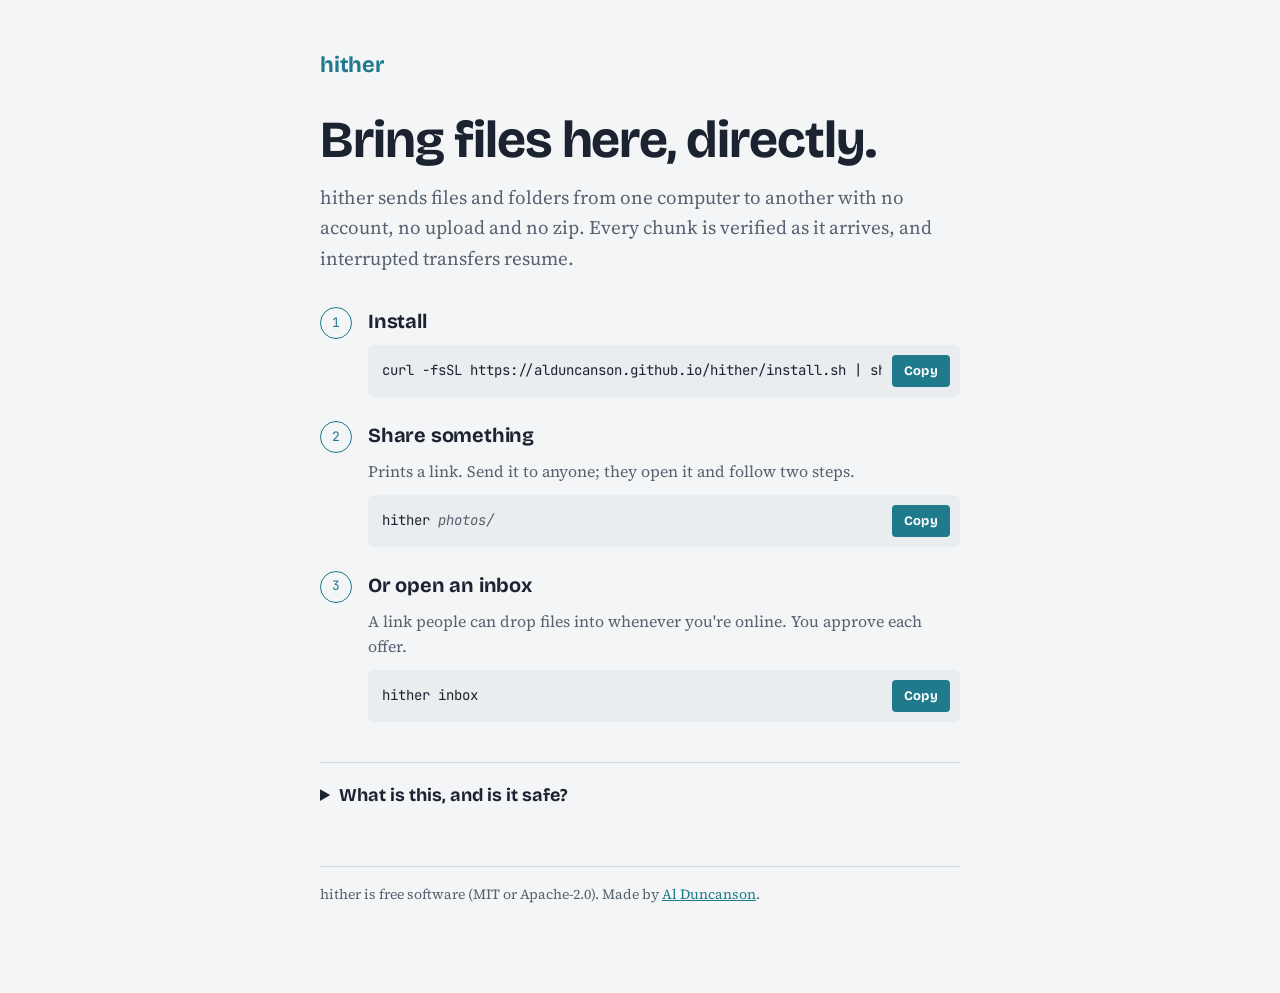
==== site/index.html @ 30bb1543 "feat(site): add the landing page and the curl installer The page reads the ticket from the URL fragm" ====
<!doctype html>
<html lang="en">
<head>
<meta charset="utf-8">
<meta name="viewport" content="width=device-width, initial-scale=1">
<title>hither</title>
<meta name="description" content="Bring files here, directly. Verified peer-to-peer file transfer with no account and no upload.">
<meta name="referrer" content="no-referrer">
<link rel="preconnect" href="https://fonts.googleapis.com">
<link rel="stylesheet" href="https://fonts.googleapis.com/css2?family=Bricolage+Grotesque:opsz,wght@12..96,500;12..96,700&family=Source+Serif+4:ital,opsz,wght@0,8..60,400;0,8..60,600;1,8..60,400&family=JetBrains+Mono:wght@400;500&display=swap">
<style>
  :root {
    --bg: #F3F5F6; --surface: #FFFFFF; --ink: #1B2330; --ink-soft: #56616F;
    --rule: #D5DBE1; --accent: #1F7A8C; --accent-ink: #FFFFFF; --code-bg: #E9EDF0;
    --display: "Bricolage Grotesque", "Avenir Next", "Helvetica Neue", Arial, sans-serif;
    --body: "Source Serif 4", Georgia, serif;
    --mono: "JetBrains Mono", "SF Mono", Menlo, Consolas, monospace;
    color-scheme: light;
  }
  @media (prefers-color-scheme: dark) {
    :root {
      --bg: #141A22; --surface: #1B232E; --ink: #E7EBEF; --ink-soft: #9AA6B4;
      --rule: #2B3541; --accent: #6CC3D5; --accent-ink: #0E1A1E; --code-bg: #202A36;
      color-scheme: dark;
    }
  }
  * { box-sizing: border-box; }
  body {
    margin: 0; background: var(--bg); color: var(--ink); font-family: var(--body);
    font-size: 17px; line-height: 1.6; padding-block: 0 72px; padding-inline: clamp(16px, 5vw, 40px);
    -webkit-font-smoothing: antialiased;
  }
  main { max-width: 640px; margin: 0 auto; }
  header { padding-block: 48px 8px; }
  .word {
    font-family: var(--display); font-weight: 700; font-size: 22px; letter-spacing: -0.01em;
    color: var(--accent); text-decoration: none;
  }
  h1 {
    font-family: var(--display); font-weight: 700; font-size: clamp(34px, 7vw, 52px);
    line-height: 1.05; letter-spacing: -0.02em; margin: 22px 0 14px; text-wrap: balance;
  }
  p { margin: 0 0 16px; }
  .lede { font-size: 19px; color: var(--ink-soft); }
  ol.steps { list-style: none; margin: 32px 0 0; padding: 0; display: grid; gap: 22px; counter-reset: step; }
  ol.steps li { counter-increment: step; display: grid; grid-template-columns: 34px 1fr; gap: 14px; }
  ol.steps li::before {
    content: counter(step); font-family: var(--mono); font-size: 13px; color: var(--accent);
    border: 1px solid var(--accent); border-radius: 50%; width: 30px; height: 30px;
    display: grid; place-items: center; margin-top: 2px;
  }
  .step h2 { font-family: var(--display); font-weight: 700; font-size: 20px; margin: 0 0 8px; letter-spacing: -0.01em; }
  .step p { color: var(--ink-soft); font-size: 16px; margin-bottom: 10px; }
  .cmd {
    display: grid; grid-template-columns: 1fr auto; align-items: center; gap: 10px;
    background: var(--code-bg); border-radius: 6px; padding: 10px 10px 10px 14px;
  }
  .cmd code {
    font-family: var(--mono); font-size: 14px; line-height: 1.5; overflow-x: auto; white-space: nowrap;
    display: block; scrollbar-width: thin;
  }
  .cmd code .ph { color: var(--ink-soft); font-style: italic; }
  button.copy {
    font-family: var(--display); font-weight: 700; font-size: 13px; letter-spacing: 0.02em;
    background: var(--accent); color: var(--accent-ink); border: 0; border-radius: 4px;
    padding: 8px 12px; cursor: pointer;
  }
  button.copy:focus-visible { outline: 2px solid var(--ink); outline-offset: 2px; }
  button.copy[data-done="true"] { background: var(--ink); color: var(--bg); }
  .note { margin-top: 28px; padding: 14px 16px; border-left: 3px solid var(--accent); color: var(--ink-soft); font-size: 16px; }
  details { margin-top: 40px; border-top: 1px solid var(--rule); padding-top: 18px; }
  summary { font-family: var(--display); font-weight: 700; cursor: pointer; font-size: 18px; }
  details p, details li { color: var(--ink-soft); font-size: 16px; }
  details ul { padding-left: 1.2em; margin: 10px 0 0; }
  details li { margin-bottom: 8px; }
  footer { margin-top: 56px; padding-top: 16px; border-top: 1px solid var(--rule); font-size: 14px; color: var(--ink-soft); }
  footer a { color: var(--accent); }
  .ticket { word-break: break-all; font-family: var(--mono); font-size: 12px; color: var(--ink-soft); }
  [hidden] { display: none !important; }
  @media (max-width: 480px) { .cmd { grid-template-columns: 1fr; } button.copy { justify-self: start; } }
</style>
</head>
<body>
<main>
  <header><a class="word" href="./">hither</a></header>

  <!-- share link: someone is sending files -->
  <section id="share" hidden>
    <h1>Someone is sending you files.</h1>
    <p class="lede">Two steps and they land in the folder you run them from. No account, no upload, and the files are checked byte for byte as they arrive.</p>
    <ol class="steps">
      <li><div class="step">
        <h2>Install hither, once</h2>
        <p>One command. It puts a single small program in <code>~/.local/bin</code>.</p>
        <div class="cmd"><code id="install-cmd">curl -fsSL https://alduncanson.github.io/hither/install.sh | sh</code><button class="copy" data-copy="install-cmd">Copy</button></div>
      </div></li>
      <li><div class="step">
        <h2>Bring the files hither</h2>
        <p>Run this in the folder where you want them. It resumes if interrupted.</p>
        <div class="cmd"><code id="get-cmd">hither <span class="t"></span></code><button class="copy" data-copy="get-cmd">Copy</button></div>
      </div></li>
    </ol>
    <p class="note">The sender's window has to stay open until you have everything. If the download stops, run the same command again and it picks up where it left off.</p>
  </section>

  <!-- inbox link: someone wants you to send them files -->
  <section id="inbox" hidden>
    <h1>Someone gave you their inbox.</h1>
    <p class="lede">Drop files into it from your own computer. They see what you are offering and accept before anything moves.</p>
    <ol class="steps">
      <li><div class="step">
        <h2>Install hither, once</h2>
        <p>One command. It puts a single small program in <code>~/.local/bin</code>.</p>
        <div class="cmd"><code id="install-cmd-2">curl -fsSL https://alduncanson.github.io/hither/install.sh | sh</code><button class="copy" data-copy="install-cmd-2">Copy</button></div>
      </div></li>
      <li><div class="step">
        <h2>Offer your files</h2>
        <p>Replace the last part with the files or folders you want to send.</p>
        <div class="cmd"><code id="to-cmd">hither to <span class="t"></span> <span class="ph">photos/</span></code><button class="copy" data-copy="to-cmd">Copy</button></div>
      </div></li>
    </ol>
    <p class="note">Keep the window open until it says they have everything. Add <code>--as "Your name"</code> so they know who it's from.</p>
  </section>

  <!-- no link: the project page -->
  <section id="home" hidden>
    <h1>Bring files here, directly.</h1>
    <p class="lede">hither sends files and folders from one computer to another with no account, no upload and no zip. Every chunk is verified as it arrives, and interrupted transfers resume.</p>
    <ol class="steps">
      <li><div class="step">
        <h2>Install</h2>
        <div class="cmd"><code id="install-cmd-3">curl -fsSL https://alduncanson.github.io/hither/install.sh | sh</code><button class="copy" data-copy="install-cmd-3">Copy</button></div>
      </div></li>
      <li><div class="step">
        <h2>Share something</h2>
        <p>Prints a link. Send it to anyone; they open it and follow two steps.</p>
        <div class="cmd"><code id="share-cmd">hither <span class="ph">photos/</span></code><button class="copy" data-copy="share-cmd">Copy</button></div>
      </div></li>
      <li><div class="step">
        <h2>Or open an inbox</h2>
        <p>A link people can drop files into whenever you're online. You approve each offer.</p>
        <div class="cmd"><code id="inbox-cmd">hither inbox</code><button class="copy" data-copy="inbox-cmd">Copy</button></div>
      </div></li>
    </ol>
  </section>

  <!-- fragment present but not a ticket -->
  <section id="bad" hidden>
    <h1>That link is missing its ticket.</h1>
    <p class="lede">The part after <code>#</code> should start with <code>blob</code> or <code>inbox</code>. Ask the person who sent it to copy the whole thing.</p>
  </section>

  <details>
    <summary>What is this, and is it safe?</summary>
    <p>hither is open-source software that moves files straight between two computers using <a href="https://iroh.computer">iroh</a>. There is no server holding your files and no account on either side.</p>
    <ul>
      <li><strong>The ticket never left your browser.</strong> It lives after the <code>#</code> in the address, which browsers keep to themselves; this page is a static file and records nothing.</li>
      <li><strong>Only the intended person can connect.</strong> The ticket names the other computer by its public key; the connection is encrypted end to end to that key.</li>
      <li><strong>The files cannot arrive corrupted.</strong> Each 16 KiB piece is checked against a BLAKE3 hash tree before it is written.</li>
      <li><strong>It is direct when it can be.</strong> When two networks refuse to connect directly, an encrypted relay forwards the bytes without being able to read them.</li>
    </ul>
    <p>Anyone holding a link can use it, so share links the way you would share the files themselves. Source and documentation: <a href="https://github.com/alDuncanson/hither">github.com/alDuncanson/hither</a>.</p>
  </details>

  <footer>
    <span id="ticket-echo" class="ticket" hidden></span>
    <p>hither is free software (MIT or Apache-2.0). Made by <a href="https://alduncanson.com">Al Duncanson</a>.</p>
  </footer>
</main>
<script>
(function () {
  var sections = ['share', 'inbox', 'home', 'bad'];
  function show(id) {
    sections.forEach(function (s) { document.getElementById(s).hidden = (s !== id); });
  }
  function render() {
    var raw = decodeURIComponent(location.hash.replace(/^#/, '')).trim();
    var echo = document.getElementById('ticket-echo');
    echo.hidden = true;
    if (!raw) { show('home'); document.title = 'hither'; return; }
    var ok = /^[a-z0-9]+$/.test(raw);
    if (ok && raw.indexOf('blob') === 0) {
      show('share'); document.title = 'Files for you · hither';
    } else if (ok && raw.indexOf('inbox') === 0) {
      show('inbox'); document.title = 'An inbox for you · hither';
    } else {
      show('bad'); document.title = 'hither'; return;
    }
    document.querySelectorAll('.t').forEach(function (el) { el.textContent = raw; });
    echo.textContent = 'ticket: ' + raw;
    echo.hidden = false;
  }
  document.querySelectorAll('button.copy').forEach(function (btn) {
    btn.addEventListener('click', function () {
      var code = document.getElementById(btn.getAttribute('data-copy'));
      var text = code.textContent.replace(/\s+/g, ' ').trim();
      var done = function () {
        btn.textContent = 'Copied'; btn.dataset.done = 'true';
        setTimeout(function () { btn.textContent = 'Copy'; btn.dataset.done = 'false'; }, 1600);
      };
      if (navigator.clipboard && navigator.clipboard.writeText) {
        navigator.clipboard.writeText(text).then(done, function () { window.prompt('Copy this:', text); });
      } else { window.prompt('Copy this:', text); }
    });
  });
  window.addEventListener('hashchange', render);
  render();
})();
</script>
</body>
</html>
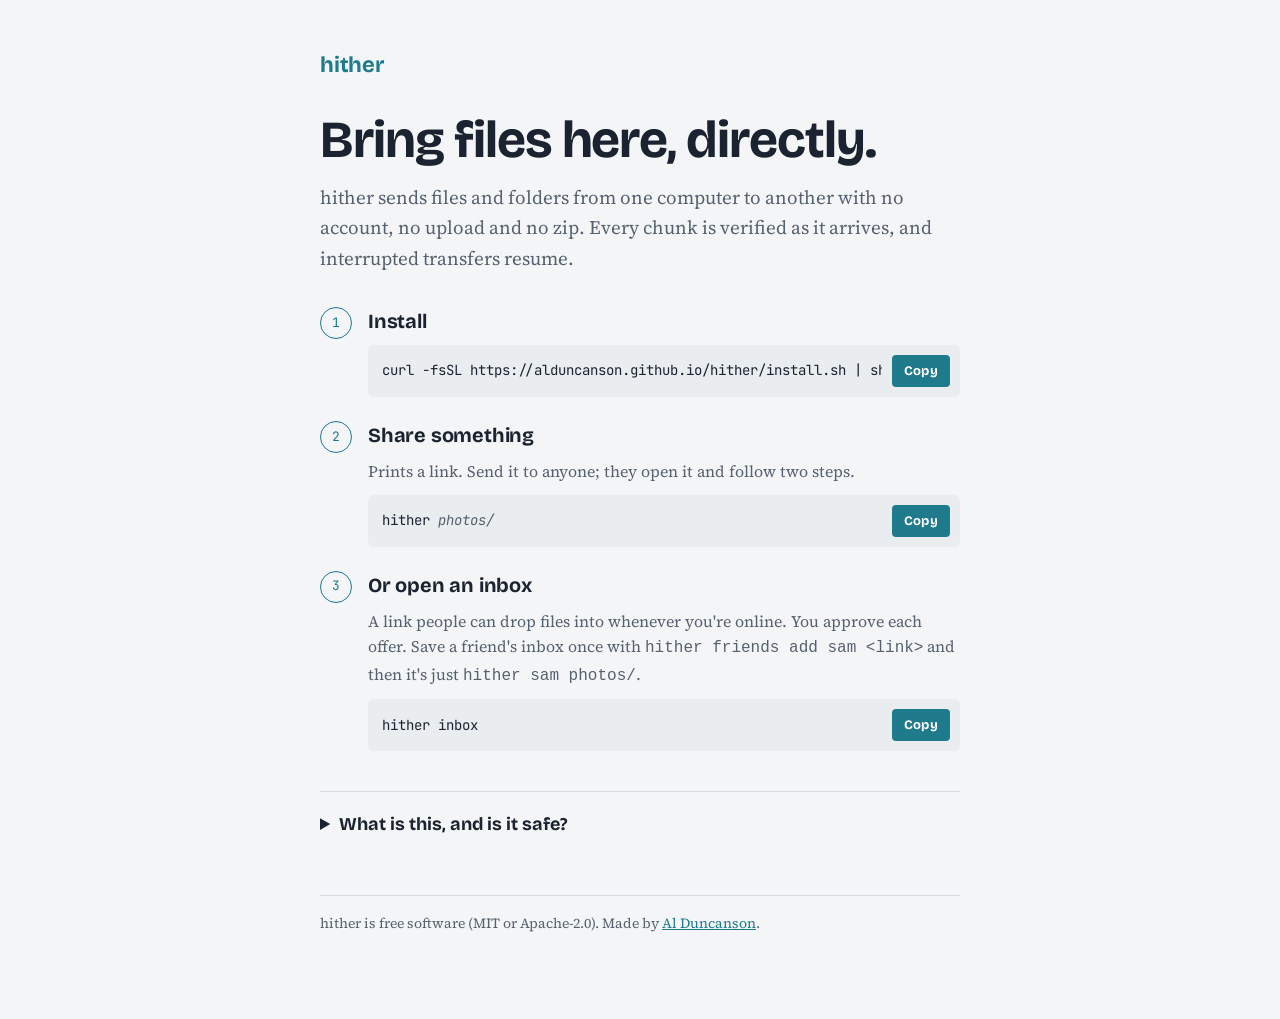
==== commit e95967b7: "feat(site): one command that installs hither if needed and runs it run.sh uses an existing hither, i" ====
--- a/site/index.html
+++ b/site/index.html
@@ -67,6 +67,11 @@
   }
   button.copy:focus-visible { outline: 2px solid var(--ink); outline-offset: 2px; }
   button.copy[data-done="true"] { background: var(--ink); color: var(--bg); }
+  .cmd.big { margin-top: 26px; padding: 14px 12px 14px 16px; }
+  .cmd.big code { font-size: 15px; white-space: pre-wrap; word-break: break-all; }
+  .alt { margin-top: 14px; color: var(--ink-soft); font-size: 15px; }
+  .alt code { font-family: var(--mono); font-size: 13px; background: var(--code-bg); padding: 2px 6px; border-radius: 3px; word-break: break-all; }
+  button.copy.small { padding: 4px 8px; font-size: 12px; vertical-align: middle; }
   .note { margin-top: 28px; padding: 14px 16px; border-left: 3px solid var(--accent); color: var(--ink-soft); font-size: 16px; }
   details { margin-top: 40px; border-top: 1px solid var(--rule); padding-top: 18px; }
   summary { font-family: var(--display); font-weight: 700; cursor: pointer; font-size: 18px; }
@@ -87,38 +92,18 @@
   <!-- share link: someone is sending files -->
   <section id="share" hidden>
     <h1>Someone is sending you files.</h1>
-    <p class="lede">Two steps and they land in the folder you run them from. No account, no upload, and the files are checked byte for byte as they arrive.</p>
-    <ol class="steps">
-      <li><div class="step">
-        <h2>Install hither, once</h2>
-        <p>One command. It puts a single small program in <code>~/.local/bin</code>.</p>
-        <div class="cmd"><code id="install-cmd">curl -fsSL https://alduncanson.github.io/hither/install.sh | sh</code><button class="copy" data-copy="install-cmd">Copy</button></div>
-      </div></li>
-      <li><div class="step">
-        <h2>Bring the files hither</h2>
-        <p>Run this in the folder where you want them. It resumes if interrupted.</p>
-        <div class="cmd"><code id="get-cmd">hither <span class="t"></span></code><button class="copy" data-copy="get-cmd">Copy</button></div>
-      </div></li>
-    </ol>
+    <p class="lede">One command, run in the folder where you want them. It installs hither if you don't have it yet, then brings the files hither, checked byte for byte as they arrive.</p>
+    <div class="cmd big"><code id="run-cmd">curl -fsSL https://alduncanson.github.io/hither/run.sh | sh -s -- <span class="t"></span></code><button class="copy" data-copy="run-cmd">Copy</button></div>
+    <p class="alt">Already have hither? Just run <code id="get-cmd">hither <span class="t"></span></code> <button class="copy small" data-copy="get-cmd">Copy</button></p>
     <p class="note">The sender's window has to stay open until you have everything. If the download stops, run the same command again and it picks up where it left off.</p>
   </section>
 
   <!-- inbox link: someone wants you to send them files -->
   <section id="inbox" hidden>
     <h1>Someone gave you their inbox.</h1>
-    <p class="lede">Drop files into it from your own computer. They see what you are offering and accept before anything moves.</p>
-    <ol class="steps">
-      <li><div class="step">
-        <h2>Install hither, once</h2>
-        <p>One command. It puts a single small program in <code>~/.local/bin</code>.</p>
-        <div class="cmd"><code id="install-cmd-2">curl -fsSL https://alduncanson.github.io/hither/install.sh | sh</code><button class="copy" data-copy="install-cmd-2">Copy</button></div>
-      </div></li>
-      <li><div class="step">
-        <h2>Offer your files</h2>
-        <p>Replace the last part with the files or folders you want to send.</p>
-        <div class="cmd"><code id="to-cmd">hither to <span class="t"></span> <span class="ph">photos/</span></code><button class="copy" data-copy="to-cmd">Copy</button></div>
-      </div></li>
-    </ol>
+    <p class="lede">Offer them files from your own computer. Replace <em>photos/</em> with the files or folders you want to send; they see what you're offering and accept before anything moves.</p>
+    <div class="cmd big"><code id="run-to-cmd">curl -fsSL https://alduncanson.github.io/hither/run.sh | sh -s -- to <span class="t"></span> <span class="ph">photos/</span></code><button class="copy" data-copy="run-to-cmd">Copy</button></div>
+    <p class="alt">Already have hither? Just run <code id="to-cmd">hither to <span class="t"></span> <span class="ph">photos/</span></code> <button class="copy small" data-copy="to-cmd">Copy</button></p>
     <p class="note">Keep the window open until it says they have everything. Add <code>--as "Your name"</code> so they know who it's from.</p>
   </section>
 
@@ -138,7 +123,7 @@
       </div></li>
       <li><div class="step">
         <h2>Or open an inbox</h2>
-        <p>A link people can drop files into whenever you're online. You approve each offer.</p>
+        <p>A link people can drop files into whenever you're online. You approve each offer. Save a friend's inbox once with <code>hither friends add sam &lt;link&gt;</code> and then it's just <code>hither sam photos/</code>.</p>
         <div class="cmd"><code id="inbox-cmd">hither inbox</code><button class="copy" data-copy="inbox-cmd">Copy</button></div>
       </div></li>
     </ol>
@@ -159,7 +144,7 @@
       <li><strong>The files cannot arrive corrupted.</strong> Each 16 KiB piece is checked against a BLAKE3 hash tree before it is written.</li>
       <li><strong>It is direct when it can be.</strong> When two networks refuse to connect directly, an encrypted relay forwards the bytes without being able to read them.</li>
     </ul>
-    <p>Anyone holding a link can use it, so share links the way you would share the files themselves. Source and documentation: <a href="https://github.com/alDuncanson/hither">github.com/alDuncanson/hither</a>.</p>
+    <p>Piping a script into <code>sh</code> deserves a look first: <a href="run.sh">run.sh</a> and <a href="install.sh">install.sh</a> are short, plain shell, and only download a release binary from GitHub after checking its SHA-256. Anyone holding a link can use it, so share links the way you would share the files themselves. Source and documentation: <a href="https://github.com/alDuncanson/hither">github.com/alDuncanson/hither</a>.</p>
   </details>
 
   <footer>
